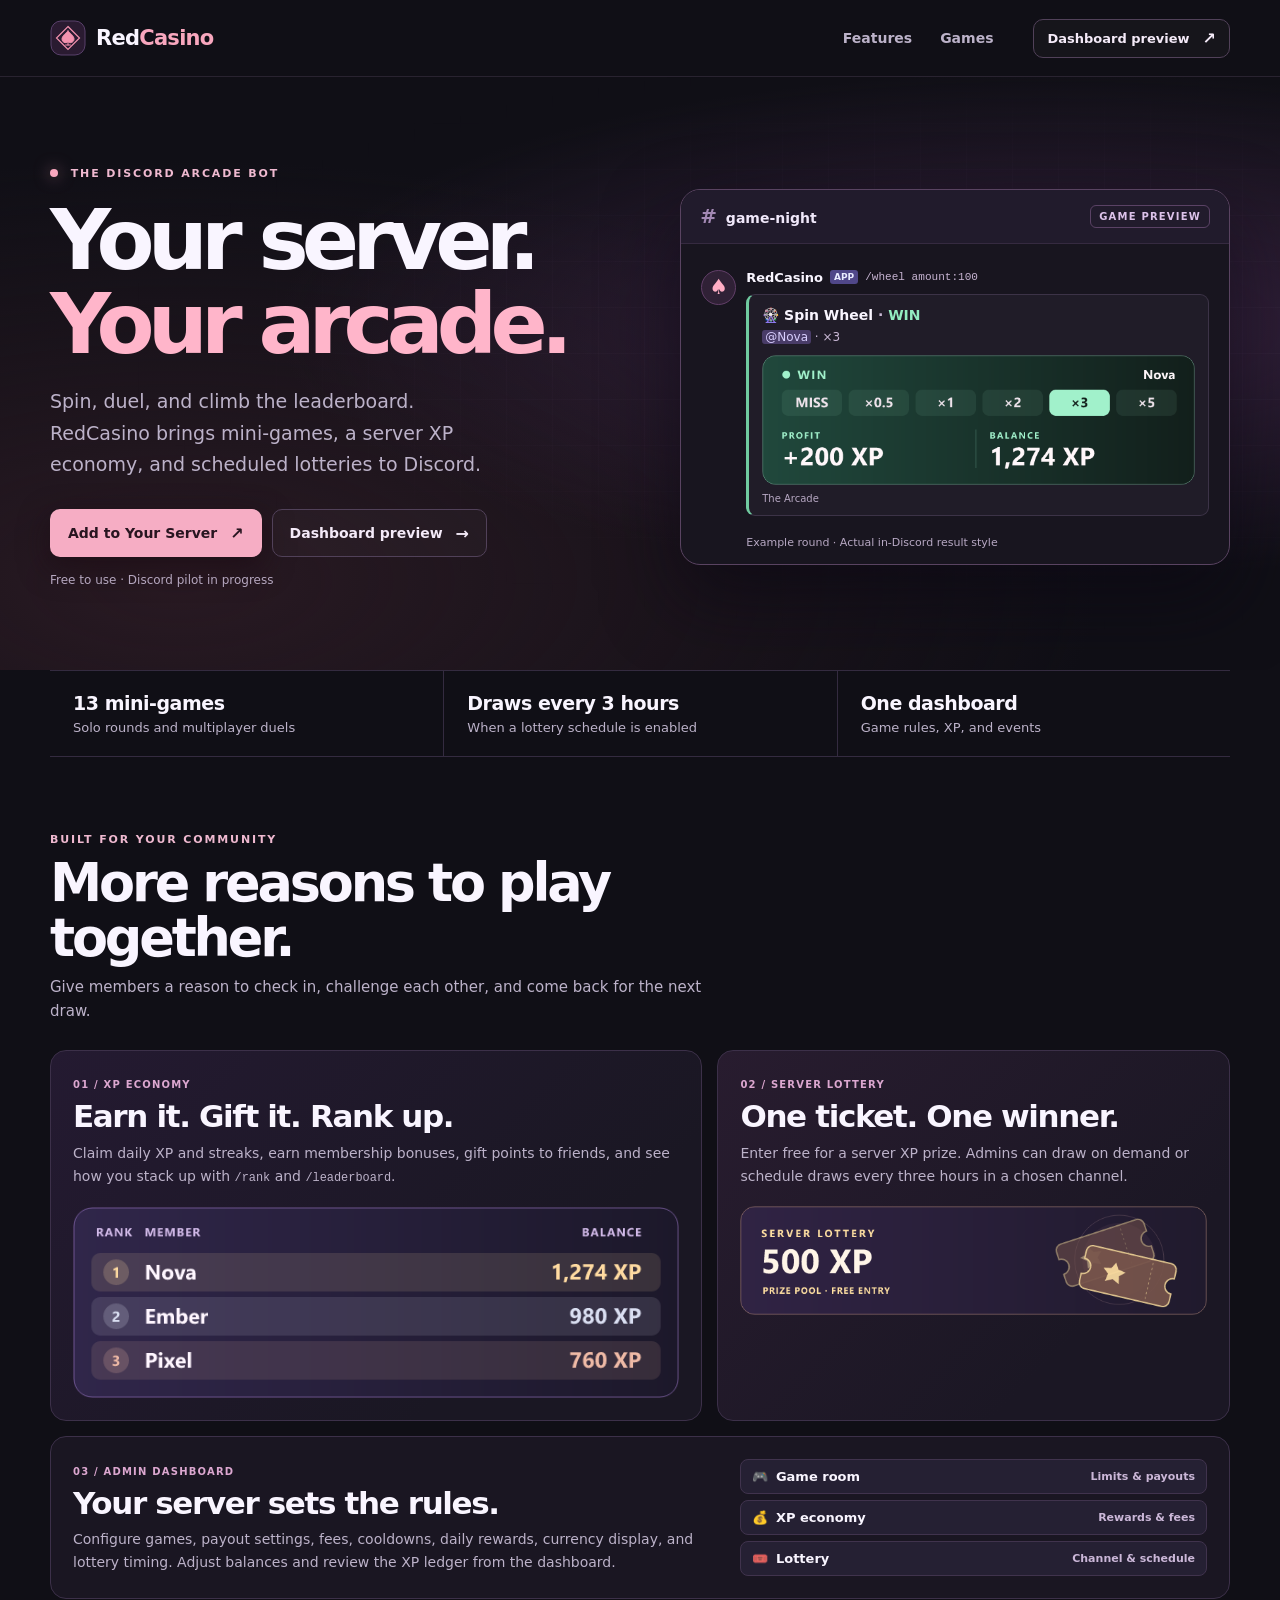
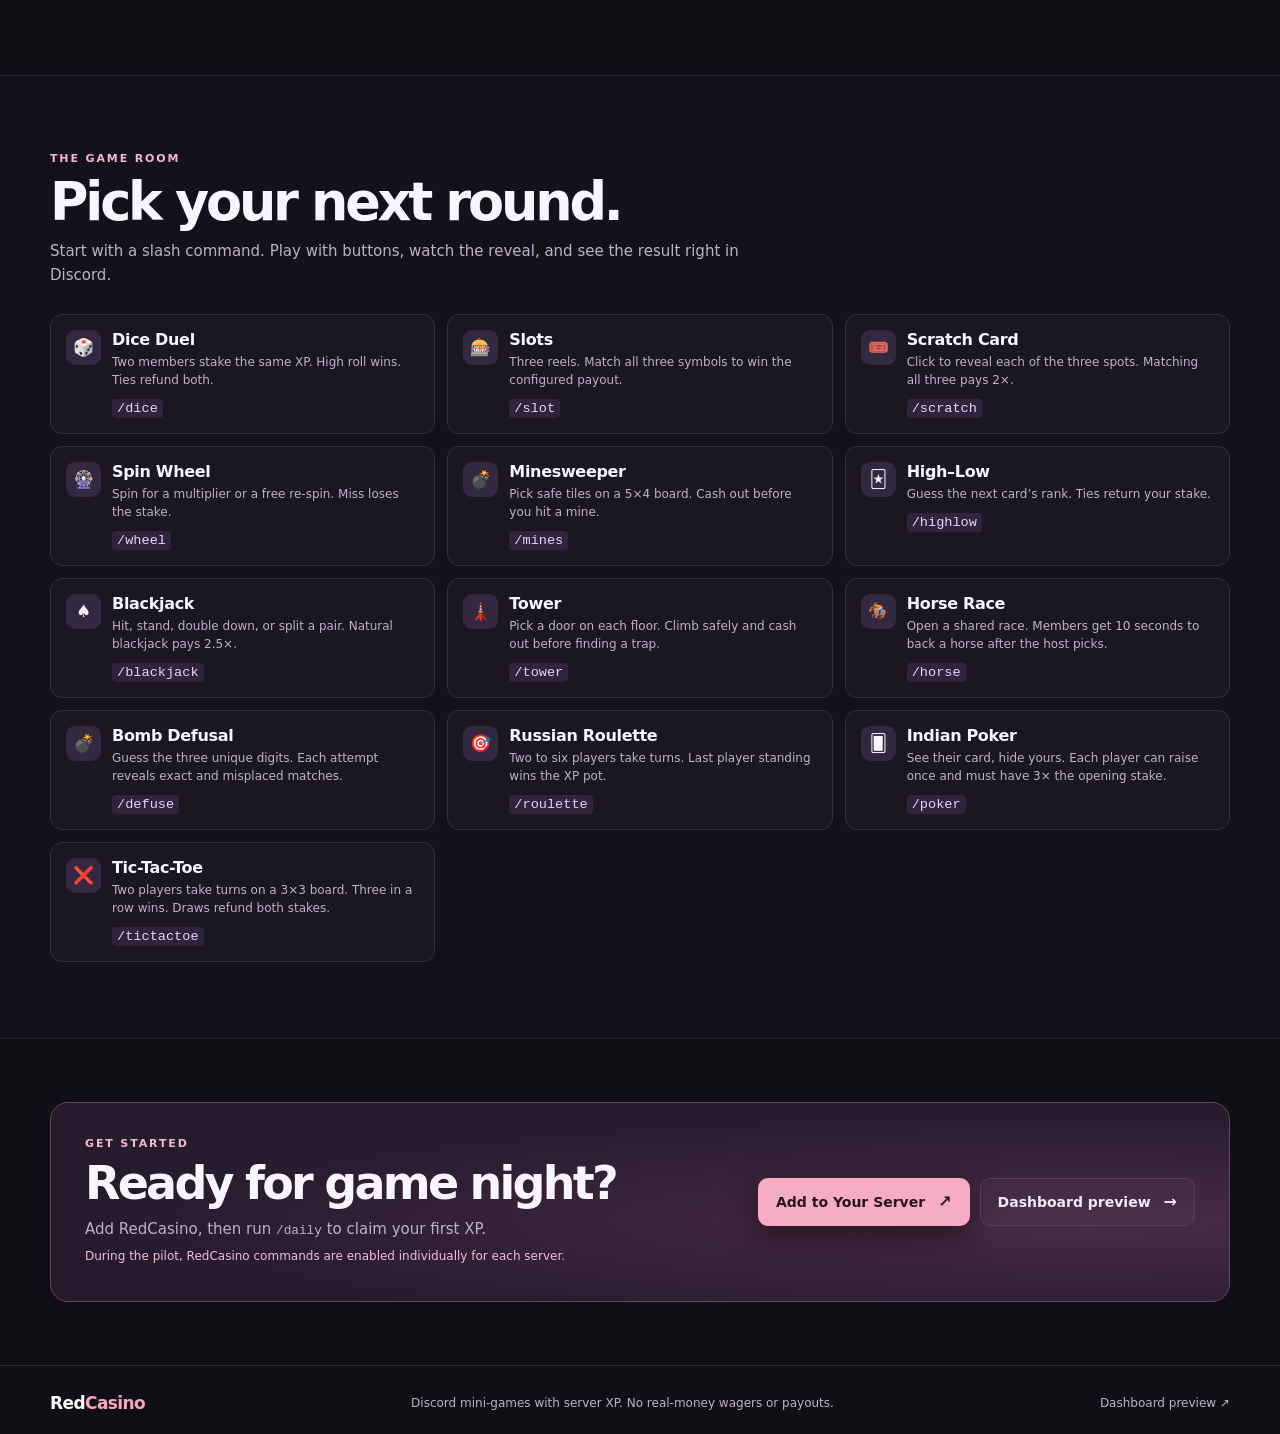
==== red-casino/index.html @ e2fc19f3 "Allow server selection from the RedCasino invite" ====
<!doctype html>
<html lang="en">
<head>
  <meta charset="utf-8">
  <meta name="viewport" content="width=device-width, initial-scale=1">
  <meta name="theme-color" content="#100f16">
  <meta name="description" content="RedCasino brings Discord mini-games, a server XP economy, leaderboards, and scheduled lotteries to your community.">
  <title>RedCasino · Discord Game Bot</title>
  <link rel="stylesheet" href="./landing.css">
</head>
<body>
  <a class="skip-link" href="#main">Skip to content</a>
  <header class="header">
    <div class="wrap nav">
      <a class="brand" href="./" aria-label="RedCasino home">
        <svg class="brand-mark" viewBox="0 0 36 36" aria-hidden="true">
          <rect x="1" y="1" width="34" height="34" rx="10" fill="#2a1b31" stroke="#59406b"/>
          <path d="M18 6.5 29.5 18 18 29.5 6.5 18Z" fill="none" stroke="#f492af" stroke-width="1.2"/>
          <path d="M18 11c-1.9 2.1-6 4.9-6 8.1a3.6 3.6 0 0 0 6 2.7c1.9 1.8 6 .8 6-2.7 0-3.2-4.1-6-6-8.1Zm0 10v4m-2.4 0h4.8" fill="#f492af" stroke="#f492af" stroke-linecap="round"/>
        </svg>
        <span>Red<span class="brand-accent">Casino</span></span>
      </a>
      <nav class="nav-links" aria-label="Main navigation">
        <a href="#features">Features</a>
        <a href="#games">Games</a>
      </nav>
      <a class="button secondary nav-dashboard" href="./dashboard/">Dashboard preview <span aria-hidden="true">↗</span></a>
    </div>
  </header>

  <main id="main">
    <section class="hero">
      <div class="wrap hero-grid">
        <div class="hero-copy">
          <p class="eyebrow"><span class="status-dot" aria-hidden="true"></span> THE DISCORD ARCADE BOT</p>
          <h1>Your server.<br><span>Your arcade.</span></h1>
          <p class="lede">Spin, duel, and climb the leaderboard. RedCasino brings mini-games, a server XP economy, and scheduled lotteries to Discord.</p>
          <div class="actions">
            <a class="button primary" href="https://discord.com/oauth2/authorize?client_id=1569670765564137573&amp;integration_type=0&amp;scope=bot+applications.commands&amp;permissions=51200">Add to Your Server <span aria-hidden="true">↗</span></a>
            <a class="button secondary" href="./dashboard/">Dashboard preview <span aria-hidden="true">→</span></a>
          </div>
          <p class="note">Free to use · Discord pilot in progress</p>
        </div>

        <figure class="hero-preview" aria-labelledby="preview-label">
          <div class="preview-top">
            <span><span class="hash" aria-hidden="true">#</span> game-night</span>
            <span id="preview-label" class="preview-tag">GAME PREVIEW</span>
          </div>
          <div class="preview-body">
            <div class="preview-message">
              <span class="avatar" aria-hidden="true">♠</span>
              <div>
                <div class="command-line"><strong>RedCasino</strong> <span class="app-tag">APP</span> <code>/wheel amount:100</code></div>
                <div class="result">
                  <div class="result-title">🎡 Spin Wheel <span>·</span> <span class="result-win">WIN</span></div>
                  <p><span class="mention">@Nova</span> <span>· ×3</span></p>
                  <img src="./preview/wheel.png" width="660" height="199" alt="Spin Wheel result showing a 3× multiplier, a profit of 200 XP, and a balance of 1,274 XP">
                  <div class="result-footer">The Arcade</div>
                </div>
              </div>
            </div>
          </div>
          <figcaption>Example round · Actual in-Discord result style</figcaption>
        </figure>
      </div>
    </section>

    <div class="summary wrap" aria-label="Highlights">
      <div><strong>13 mini-games</strong><span>Solo rounds and multiplayer duels</span></div>
      <div><strong>Draws every 3 hours</strong><span>When a lottery schedule is enabled</span></div>
      <div><strong>One dashboard</strong><span>Game rules, XP, and events</span></div>
    </div>

    <section class="section wrap" id="features" aria-labelledby="features-title">
      <div class="section-heading">
        <p class="eyebrow">BUILT FOR YOUR COMMUNITY</p>
        <h2 id="features-title">More reasons to play together.</h2>
        <p>Give members a reason to check in, challenge each other, and come back for the next draw.</p>
      </div>
      <div class="features-grid">
        <article class="feature economy">
          <div class="feature-copy">
            <span class="feature-tag">01 / XP ECONOMY</span>
            <h3>Earn it. Gift it. Rank up.</h3>
            <p>Claim daily XP and streaks, earn membership bonuses, gift points to friends, and see how you stack up with <code>/rank</code> and <code>/leaderboard</code>.</p>
          </div>
          <img src="./preview/leaderboard.png" width="660" height="208" loading="lazy" alt="Example leaderboard showing Nova, Ember, and Pixel ranked by XP balance">
        </article>
        <article class="feature lottery">
          <div class="feature-copy">
            <span class="feature-tag">02 / SERVER LOTTERY</span>
            <h3>One ticket. One winner.</h3>
            <p>Enter free for a server XP prize. Admins can draw on demand or schedule draws every three hours in a chosen channel.</p>
          </div>
          <img src="./preview/lottery.png" width="660" height="154" loading="lazy" alt="Example lottery card with a 500 XP prize and free entry">
        </article>
        <article class="feature controls">
          <div class="feature-copy">
            <span class="feature-tag">03 / ADMIN DASHBOARD</span>
            <h3>Your server sets the rules.</h3>
            <p>Configure games, payout settings, fees, cooldowns, daily rewards, currency display, and lottery timing. Adjust balances and review the XP ledger from the dashboard.</p>
          </div>
          <ul class="control-list" aria-label="Dashboard areas">
            <li><span aria-hidden="true">🎮</span> Game room <span>Limits &amp; payouts</span></li>
            <li><span aria-hidden="true">💰</span> XP economy <span>Rewards &amp; fees</span></li>
            <li><span aria-hidden="true">🎟️</span> Lottery <span>Channel &amp; schedule</span></li>
          </ul>
        </article>
      </div>
    </section>

    <section class="section games-section" id="games" aria-labelledby="games-title">
      <div class="wrap">
        <div class="section-heading">
          <p class="eyebrow">THE GAME ROOM</p>
          <h2 id="games-title">Pick your next round.</h2>
          <p>Start with a slash command. Play with buttons, watch the reveal, and see the result right in Discord.</p>
        </div>
        <div class="games-grid">
    <article class="game">
      <span class="game-icon" aria-hidden="true">🎲</span>
      <div><h3>Dice Duel</h3><p>Two members stake the same XP. High roll wins. Ties refund both.</p>
        <code>/dice</code></div>
    </article>
    <article class="game">
      <span class="game-icon" aria-hidden="true">🎰</span>
      <div><h3>Slots</h3><p>Three reels. Match all three symbols to win the configured payout.</p>
        <code>/slot</code></div>
    </article>
    <article class="game">
      <span class="game-icon" aria-hidden="true">🎟️</span>
      <div><h3>Scratch Card</h3><p>Click to reveal each of the three spots. Matching all three pays 2×.</p>
        <code>/scratch</code></div>
    </article>
    <article class="game">
      <span class="game-icon" aria-hidden="true">🎡</span>
      <div><h3>Spin Wheel</h3><p>Spin for a multiplier or a free re-spin. Miss loses the stake.</p>
        <code>/wheel</code></div>
    </article>
    <article class="game">
      <span class="game-icon" aria-hidden="true">💣</span>
      <div><h3>Minesweeper</h3><p>Pick safe tiles on a 5×4 board. Cash out before you hit a mine.</p>
        <code>/mines</code></div>
    </article>
    <article class="game">
      <span class="game-icon" aria-hidden="true">🃏</span>
      <div><h3>High–Low</h3><p>Guess the next card’s rank. Ties return your stake.</p>
        <code>/highlow</code></div>
    </article>
    <article class="game">
      <span class="game-icon" aria-hidden="true">♠️</span>
      <div><h3>Blackjack</h3><p>Hit, stand, double down, or split a pair. Natural blackjack pays 2.5×.</p>
        <code>/blackjack</code></div>
    </article>
    <article class="game">
      <span class="game-icon" aria-hidden="true">🗼</span>
      <div><h3>Tower</h3><p>Pick a door on each floor. Climb safely and cash out before finding a trap.</p>
        <code>/tower</code></div>
    </article>
    <article class="game">
      <span class="game-icon" aria-hidden="true">🏇</span>
      <div><h3>Horse Race</h3><p>Open a shared race. Members get 10 seconds to back a horse after the host picks.</p>
        <code>/horse</code></div>
    </article>
    <article class="game">
      <span class="game-icon" aria-hidden="true">💣</span>
      <div><h3>Bomb Defusal</h3><p>Guess the three unique digits. Each attempt reveals exact and misplaced matches.</p>
        <code>/defuse</code></div>
    </article>
    <article class="game">
      <span class="game-icon" aria-hidden="true">🎯</span>
      <div><h3>Russian Roulette</h3><p>Two to six players take turns. Last player standing wins the XP pot.</p>
        <code>/roulette</code></div>
    </article>
    <article class="game">
      <span class="game-icon" aria-hidden="true">🂠</span>
      <div><h3>Indian Poker</h3><p>See their card, hide yours. Each player can raise once and must have 3× the opening stake.</p>
        <code>/poker</code></div>
    </article>
    <article class="game">
      <span class="game-icon" aria-hidden="true">❌</span>
      <div><h3>Tic-Tac-Toe</h3><p>Two players take turns on a 3×3 board. Three in a row wins. Draws refund both stakes.</p>
        <code>/tictactoe</code></div>
    </article></div>
      </div>
    </section>

    <section class="wrap install" id="install" aria-labelledby="install-title">
      <div>
        <p class="eyebrow">GET STARTED</p>
        <h2 id="install-title">Ready for game night?</h2>
        <p>Add RedCasino, then run <code>/daily</code> to claim your first XP.</p>
        <p class="install-note">During the pilot, RedCasino commands are enabled individually for each server.</p>
      </div>
      <div class="actions">
        <a class="button primary" href="https://discord.com/oauth2/authorize?client_id=1569670765564137573&amp;integration_type=0&amp;scope=bot+applications.commands&amp;permissions=51200">Add to Your Server <span aria-hidden="true">↗</span></a>
        <a class="button secondary" href="./dashboard/">Dashboard preview <span aria-hidden="true">→</span></a>
      </div>
    </section>
  </main>

  <footer class="footer">
    <div class="wrap footer-inner">
      <a class="brand" href="./">Red<span class="brand-accent">Casino</span></a>
      <p>Discord mini-games with server XP. No real-money wagers or payouts.</p>
      <a href="./dashboard/">Dashboard preview <span aria-hidden="true">↗</span></a>
    </div>
  </footer>
</body>
</html>
---- red-casino/landing.css ----
:root {
  color-scheme: dark;
  font-family: -apple-system, BlinkMacSystemFont, "SF Pro Text", "Segoe UI", system-ui, sans-serif;
  background: #100f16;
  color: #f9f5ff;
  --muted: #bcb2c9;
  --line: #342b40;
  --accent: #f8a7be;
  --rose: #ffd1df;
  --green: #94edc2;
}

*, *::before, *::after { box-sizing: border-box; }
body { margin: 0; }
a { color: inherit; text-decoration: none; }
p { margin: 0; }
img { max-width: 100%; display: block; }
code { font-family: ui-monospace, "Cascadia Mono", monospace; font-size: .85em; }
a:focus-visible { outline: 2px solid #fff2fa; outline-offset: 4px; }
.wrap { width: min(1180px, calc(100% - 72px)); margin-inline: auto; }
.skip-link { position: fixed; left: 1rem; top: -6rem; z-index: 5; background: var(--rose); color: #291422; padding: .75rem 1rem; border-radius: .6rem; }
.skip-link:focus { top: 1rem; }

.header { border-bottom: 1px solid #292330; }
.nav { min-height: 76px; display: flex; align-items: center; gap: 40px; }
.brand { display: inline-flex; align-items: center; gap: 10px; font-size: 21px; font-weight: 790; letter-spacing: -.035em; white-space: nowrap; }
.brand-mark { width: 36px; height: 36px; }
.brand-accent { color: var(--accent); }
.nav-links { display: flex; gap: 28px; margin-left: auto; color: var(--muted); font-size: 14px; font-weight: 650; }
.nav-links a:hover, .footer a:hover { color: #fff; }
.button { display: inline-flex; justify-content: center; align-items: center; gap: 13px; min-height: 48px; padding: 10px 17px; border: 1px solid transparent; border-radius: 10px; font-size: 14px; font-weight: 750; white-space: nowrap; }
.button span { font-size: 16px; }
.primary { color: #281520; background: #f6adc4; box-shadow: 0 10px 30px #1b0a12a0; }
.primary:hover { background: #ffd0de; }
.secondary { color: #f4eaf8; border-color: #514159; background: #ffffff06; }
.secondary:hover { background: #3a2b45; }
.nav-dashboard { min-height: 39px; padding: 8px 13px; font-size: 13px; }

.hero {
  position: relative;
  overflow: hidden;
  background: radial-gradient(ellipse at 82% 42%, #37223f 0%, transparent 52%),
    radial-gradient(ellipse at 14% 85%, #281922 0%, transparent 59%), #100f16;
}
.hero::before {
  content: "";
  position: absolute;
  inset: 0;
  pointer-events: none;
  background-image: linear-gradient(#b294c70c 1px, transparent 1px), linear-gradient(90deg, #b294c70c 1px, transparent 1px);
  background-size: 46px 46px;
  mask-image: radial-gradient(ellipse at 78% 45%, black, transparent 65%);
}
.hero-grid { position: relative; display: grid; grid-template-columns: minmax(0, 1.02fr) minmax(0, .98fr); align-items: center; gap: 58px; padding-block: 90px 83px; }
.eyebrow { color: #efb9d0; font-size: 11px; font-weight: 800; letter-spacing: .17em; }
.status-dot { display: inline-block; width: 8px; height: 8px; border-radius: 50%; background: var(--accent); margin-right: 7px; box-shadow: 0 0 16px #f3a0bb90; }
.hero h1 { margin: 19px 0 20px; font-size: clamp(57px, 6.6vw, 95px); font-weight: 790; letter-spacing: -.081em; line-height: .99; }
.hero h1 span { color: #ffb5ca; }
.lede { max-width: 460px; color: var(--muted); font-size: clamp(16px, 1.55vw, 19px); line-height: 1.65; }
.actions { display: flex; flex-wrap: wrap; gap: 10px; margin-top: 29px; }
.note { margin-top: 16px; color: #b5a7bf; font-size: 12px; }

.hero-preview { margin: 0; border: 1px solid #594361; border-radius: 20px; background: #18151f; overflow: hidden; box-shadow: 0 32px 75px #0b0813a0; }
.preview-top { display: flex; align-items: center; justify-content: space-between; gap: 12px; min-height: 54px; padding: 0 19px; color: #f0e8fa; font-size: 14px; font-weight: 700; border-bottom: 1px solid #352a40; background: #211b2c; }
.hash { color: #a389b4; font-size: 20px; margin-right: 4px; }
.preview-tag, .feature-tag { font-size: 10px; font-weight: 780; letter-spacing: .12em; }
.preview-tag { padding: 5px 8px; border: 1px solid #5a4265; border-radius: 6px; color: #dcc2ea; white-space: nowrap; }
.preview-body { padding: 26px 20px 20px; }
.preview-message { display: grid; grid-template-columns: 35px minmax(0, 1fr); gap: 10px; }
.avatar { width: 35px; height: 35px; display: grid; place-items: center; background: #302136; border: 1px solid #623f69; border-radius: 50%; color: #ffadc4; font-size: 21px; }
.command-line { display: flex; flex-wrap: wrap; align-items: center; column-gap: 7px; row-gap: 3px; margin-bottom: 9px; font-size: 13px; }
.command-line code { color: #c7b4d2; white-space: nowrap; }
.app-tag { border-radius: 3px; padding: 2px 4px; color: #e9ebff; background: #504789; font-size: 9px; font-weight: 800; }
.result { padding: 12px 13px 11px; border: 1px solid #3c3347; border-left: 3px solid #70caa0; border-radius: 9px; background: #201c28; }
.result-title { font-size: 14px; font-weight: 750; }
.result-title span, .result p { color: #c9b8d5; }
.result-title .result-win { color: var(--green); }
.result p { margin: 7px 0 11px; font-size: 12px; }
.mention { color: #d9cfff; background: #493c68; border-radius: 3px; padding: 0 3px; }
.result img { width: 100%; height: auto; border-radius: 7px; }
.result-footer { color: #b7a8c3; font-size: 10px; margin-top: 8px; }
.hero-preview figcaption { color: #b7a8c3; font-size: 11px; padding: 0 20px 15px 65px; }

.summary { display: grid; grid-template-columns: repeat(3, 1fr); border-top: 1px solid var(--line); border-bottom: 1px solid var(--line); }
.summary > div { padding: 21px 23px; display: grid; gap: 6px; }
.summary > div + div { border-left: 1px solid var(--line); }
.summary strong { font-size: 19px; font-weight: 740; letter-spacing: -.025em; }
.summary span { color: var(--muted); font-size: 13px; }
.section { padding-block: 76px; scroll-margin-top: 22px; }
.section-heading { max-width: 690px; margin-bottom: 27px; }
h2 { font-size: clamp(32px, 4.1vw, 53px); margin: 9px 0 10px; letter-spacing: -.06em; line-height: 1.05; font-weight: 770; }
.section-heading > p:last-child, .install p:not(.eyebrow) { color: var(--muted); font-size: 15px; line-height: 1.6; }
.features-grid { display: grid; grid-template-columns: 1.12fr .88fr; gap: 15px; }
.feature { min-width: 0; padding: 22px; border: 1px solid #3c3049; border-radius: 16px; display: grid; gap: 18px; align-content: start; background: #1a1622; }
.economy { background: linear-gradient(135deg, #241a31, #1a1723 72%); }
.lottery { background: linear-gradient(135deg, #281c2f, #1b1724 73%); }
.feature-tag { color: #dca7d0; }
.feature h3 { font-size: clamp(22px, 2.5vw, 31px); letter-spacing: -.044em; margin: 7px 0 7px; line-height: 1.14; }
.feature p { color: var(--muted); font-size: 14px; line-height: 1.65; }
.feature img { width: 100%; height: auto; border-radius: 10px; }
.controls { grid-column: 1 / -1; display: grid; grid-template-columns: 1.15fr .85fr; align-items: center; gap: 35px; }
.control-list { list-style: none; display: grid; gap: 6px; padding: 0; margin: 0; }
.control-list li { display: flex; align-items: center; gap: 8px; padding: 9px 11px; border: 1px solid #40334d; border-radius: 8px; background: #252033; font-size: 13px; font-weight: 700; }
.control-list li span:last-child { margin-left: auto; color: #cbb7d8; font-size: 11px; font-weight: 550; text-align: right; }

.games-section { border-block: 1px solid #2b2234; background: #13111a; }
.games-grid { display: grid; grid-template-columns: repeat(3, minmax(0, 1fr)); gap: 12px; }
.game { display: grid; grid-template-columns: 35px minmax(0, 1fr); gap: 11px; align-items: start; padding: 15px; border: 1px solid #372d43; border-radius: 12px; background: #1a1723; }
.game-icon { display: grid; place-items: center; width: 35px; height: 35px; border-radius: 9px; background: #342740; font-size: 17px; }
.game h3 { margin: 0 0 4px; font-size: 16px; letter-spacing: -.02em; }
.game p { color: var(--muted); font-size: 12px; line-height: 1.5; margin-bottom: 8px; }
.game code { display: inline-block; color: #ead1ff; background: #2f243c; border-radius: 4px; padding: 2px 5px; }
.install { margin-block: 63px; display: flex; align-items: center; justify-content: space-between; gap: 28px; padding: 34px; border: 1px solid #65445e; border-radius: 18px; background: radial-gradient(ellipse at 88% 60%, #492b47, transparent 68%), #261b2d; }
.install h2 { font-size: clamp(30px, 3.8vw, 46px); }
.install .actions { flex-shrink: 0; margin-top: 0; }
.install p.install-note { color: #efbfd8; font-size: 12px; margin-top: 6px; }
.footer { border-top: 1px solid #32293a; }
.footer-inner { min-height: 74px; display: flex; gap: 22px; align-items: center; justify-content: space-between; color: var(--muted); font-size: 12px; }
.footer .brand { display: inline-block; color: #fff; font-size: 17px; }

@media (max-width: 940px) {
  .wrap { width: calc(100% - 48px); }
  .hero-grid { gap: 31px; padding-block: 65px; }
  .hero h1 { font-size: clamp(48px, 7.2vw, 76px); }
  .preview-body { padding: 19px 12px 14px; }
  .preview-top { padding-inline: 13px; }
  .hero-preview figcaption { padding-left: 57px; }
  .install { align-items: flex-start; flex-direction: column; }
}

@media (max-width: 690px) {
  .wrap { width: calc(100% - 32px); }
  .nav { min-height: 62px; gap: 14px; justify-content: space-between; }
  .nav-links { gap: 14px; }
  .hero-grid { grid-template-columns: 1fr; padding-block: 49px 34px; gap: 26px; }
  .hero h1 { font-size: clamp(49px, 12vw, 76px); }
  .hero-preview { max-width: 530px; }
  .summary > div { padding: 15px 7px; }
  .summary strong { font-size: 13px; }
  .summary span { font-size: 11px; line-height: 1.4; }
  .section { padding-block: 54px; }
  .features-grid, .controls { grid-template-columns: 1fr; gap: 12px; }
  .feature { padding: 17px; }
  .games-grid { grid-template-columns: repeat(2, minmax(0, 1fr)); gap: 8px; }
  .game { grid-template-columns: 1fr; gap: 7px; padding: 11px; }
  .install { padding: 22px; margin-block: 40px; }
  .footer-inner { flex-wrap: wrap; gap: 12px; padding-block: 18px; }
}

@media (max-width: 460px) {
  .nav-links { display: none; }
  .hero .button { padding-inline: 11px; font-size: 13px; }
  .preview-message { grid-template-columns: 28px minmax(0, 1fr); }
  .avatar { width: 28px; height: 28px; font-size: 17px; }
  .hero-preview figcaption { padding-left: 50px; }
}
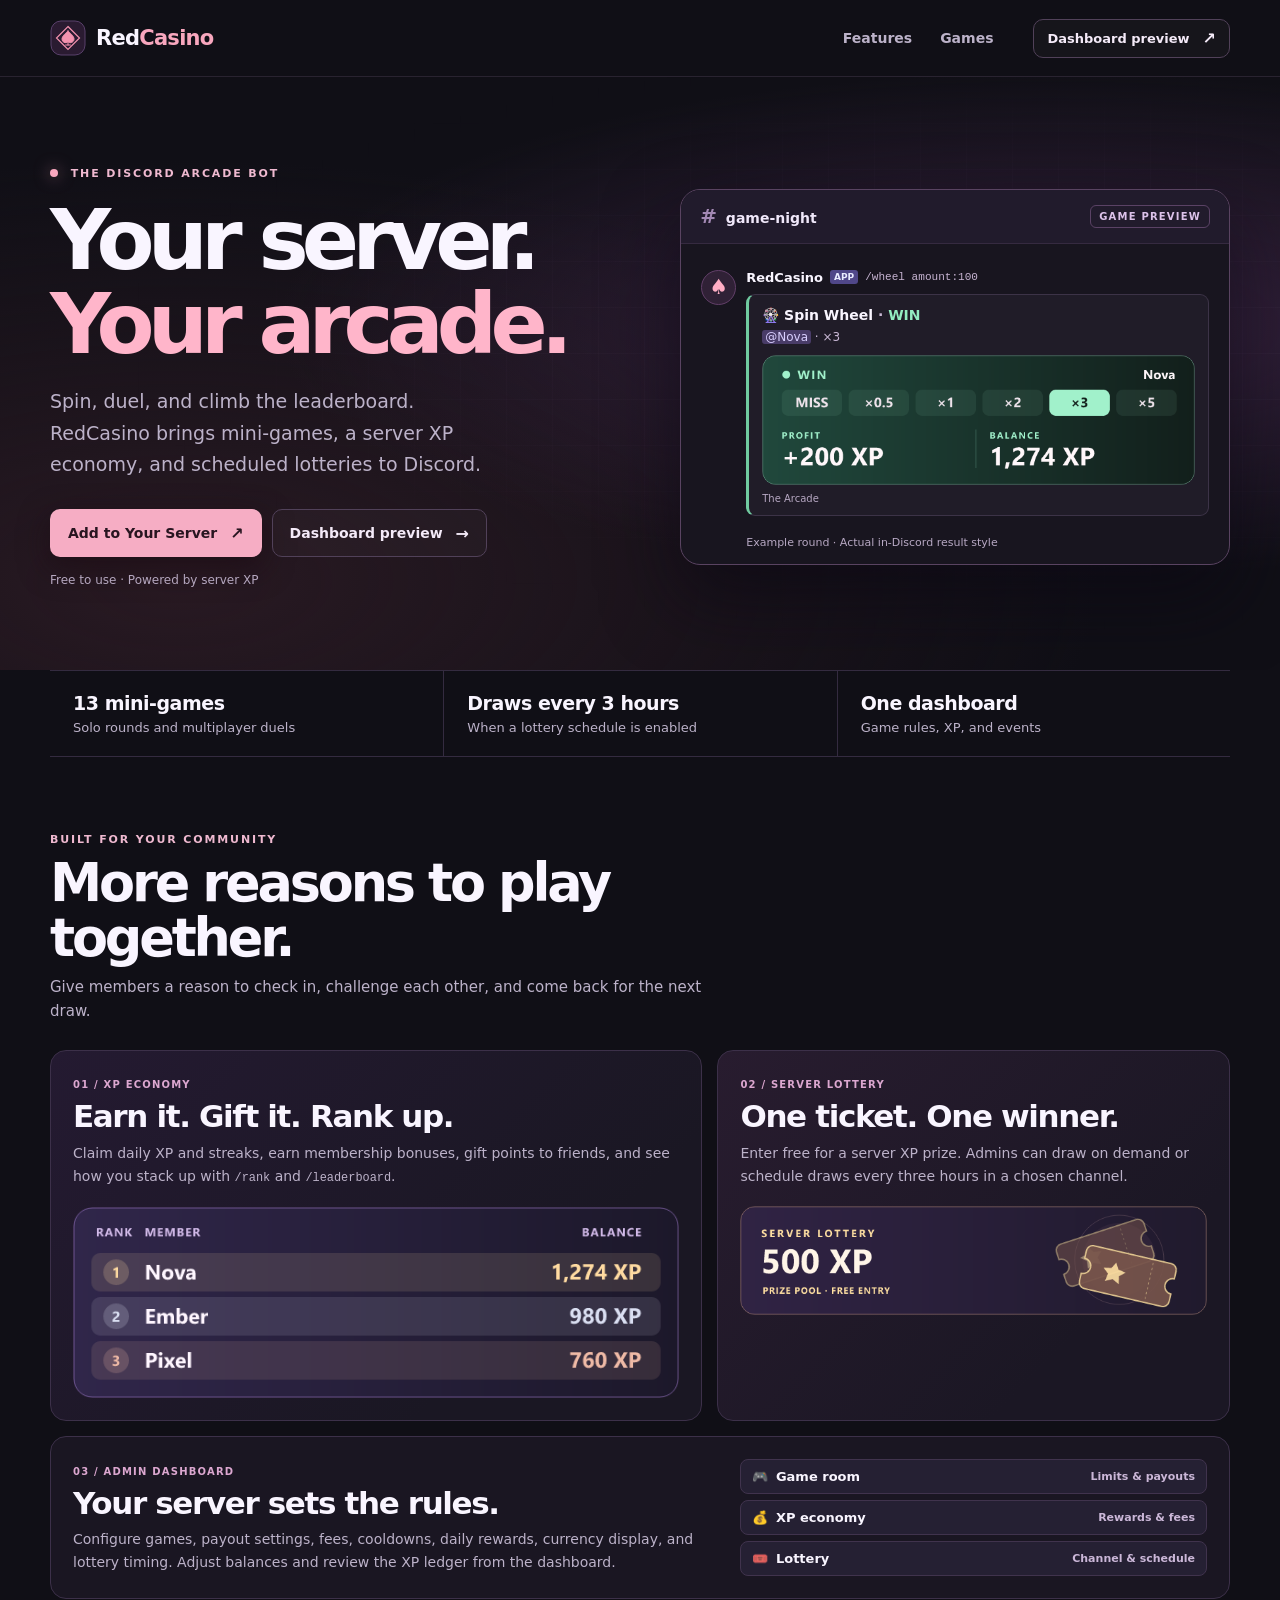
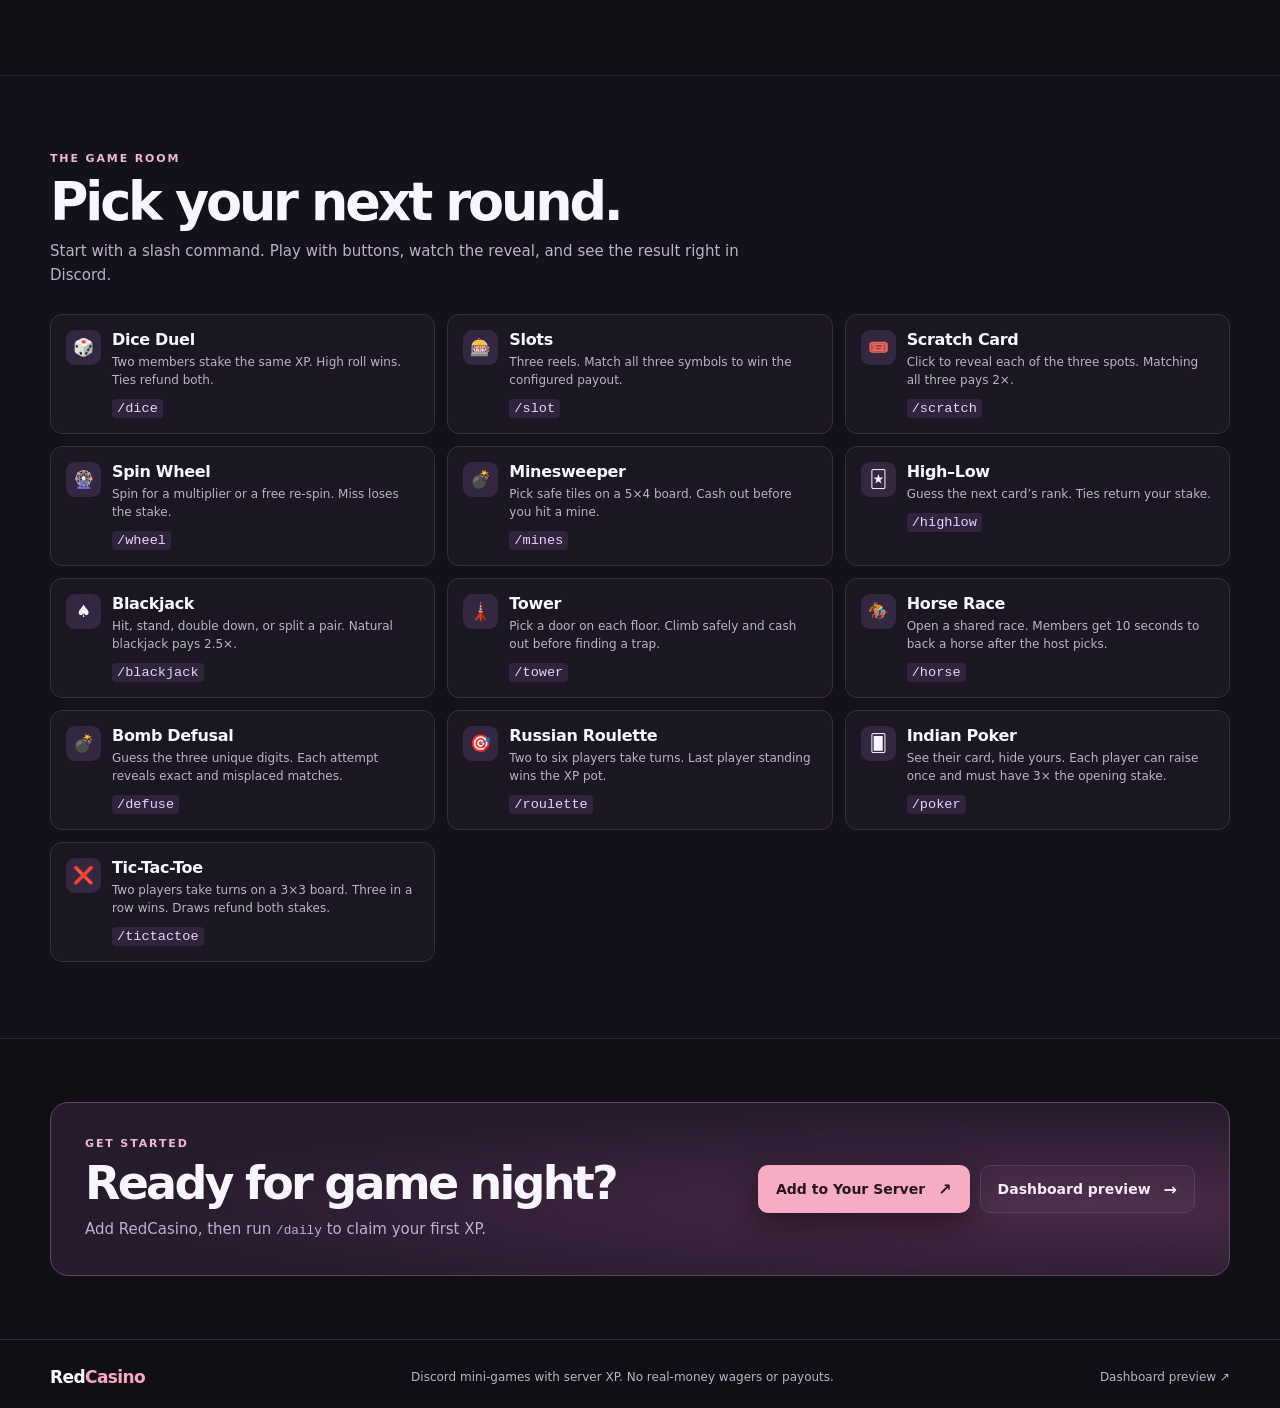
==== commit f16b340f: "Remove the pilot-only notice from the public invite" ====
--- a/red-casino/index.html
+++ b/red-casino/index.html
@@ -39,7 +39,7 @@
             <a class="button primary" href="https://discord.com/oauth2/authorize?client_id=1569670765564137573&amp;integration_type=0&amp;scope=bot+applications.commands&amp;permissions=51200">Add to Your Server <span aria-hidden="true">↗</span></a>
             <a class="button secondary" href="./dashboard/">Dashboard preview <span aria-hidden="true">→</span></a>
           </div>
-          <p class="note">Free to use · Discord pilot in progress</p>
+          <p class="note">Free to use · Powered by server XP</p>
         </div>
 
         <figure class="hero-preview" aria-labelledby="preview-label">
@@ -191,7 +191,6 @@
         <p class="eyebrow">GET STARTED</p>
         <h2 id="install-title">Ready for game night?</h2>
         <p>Add RedCasino, then run <code>/daily</code> to claim your first XP.</p>
-        <p class="install-note">During the pilot, RedCasino commands are enabled individually for each server.</p>
       </div>
       <div class="actions">
         <a class="button primary" href="https://discord.com/oauth2/authorize?client_id=1569670765564137573&amp;integration_type=0&amp;scope=bot+applications.commands&amp;permissions=51200">Add to Your Server <span aria-hidden="true">↗</span></a>
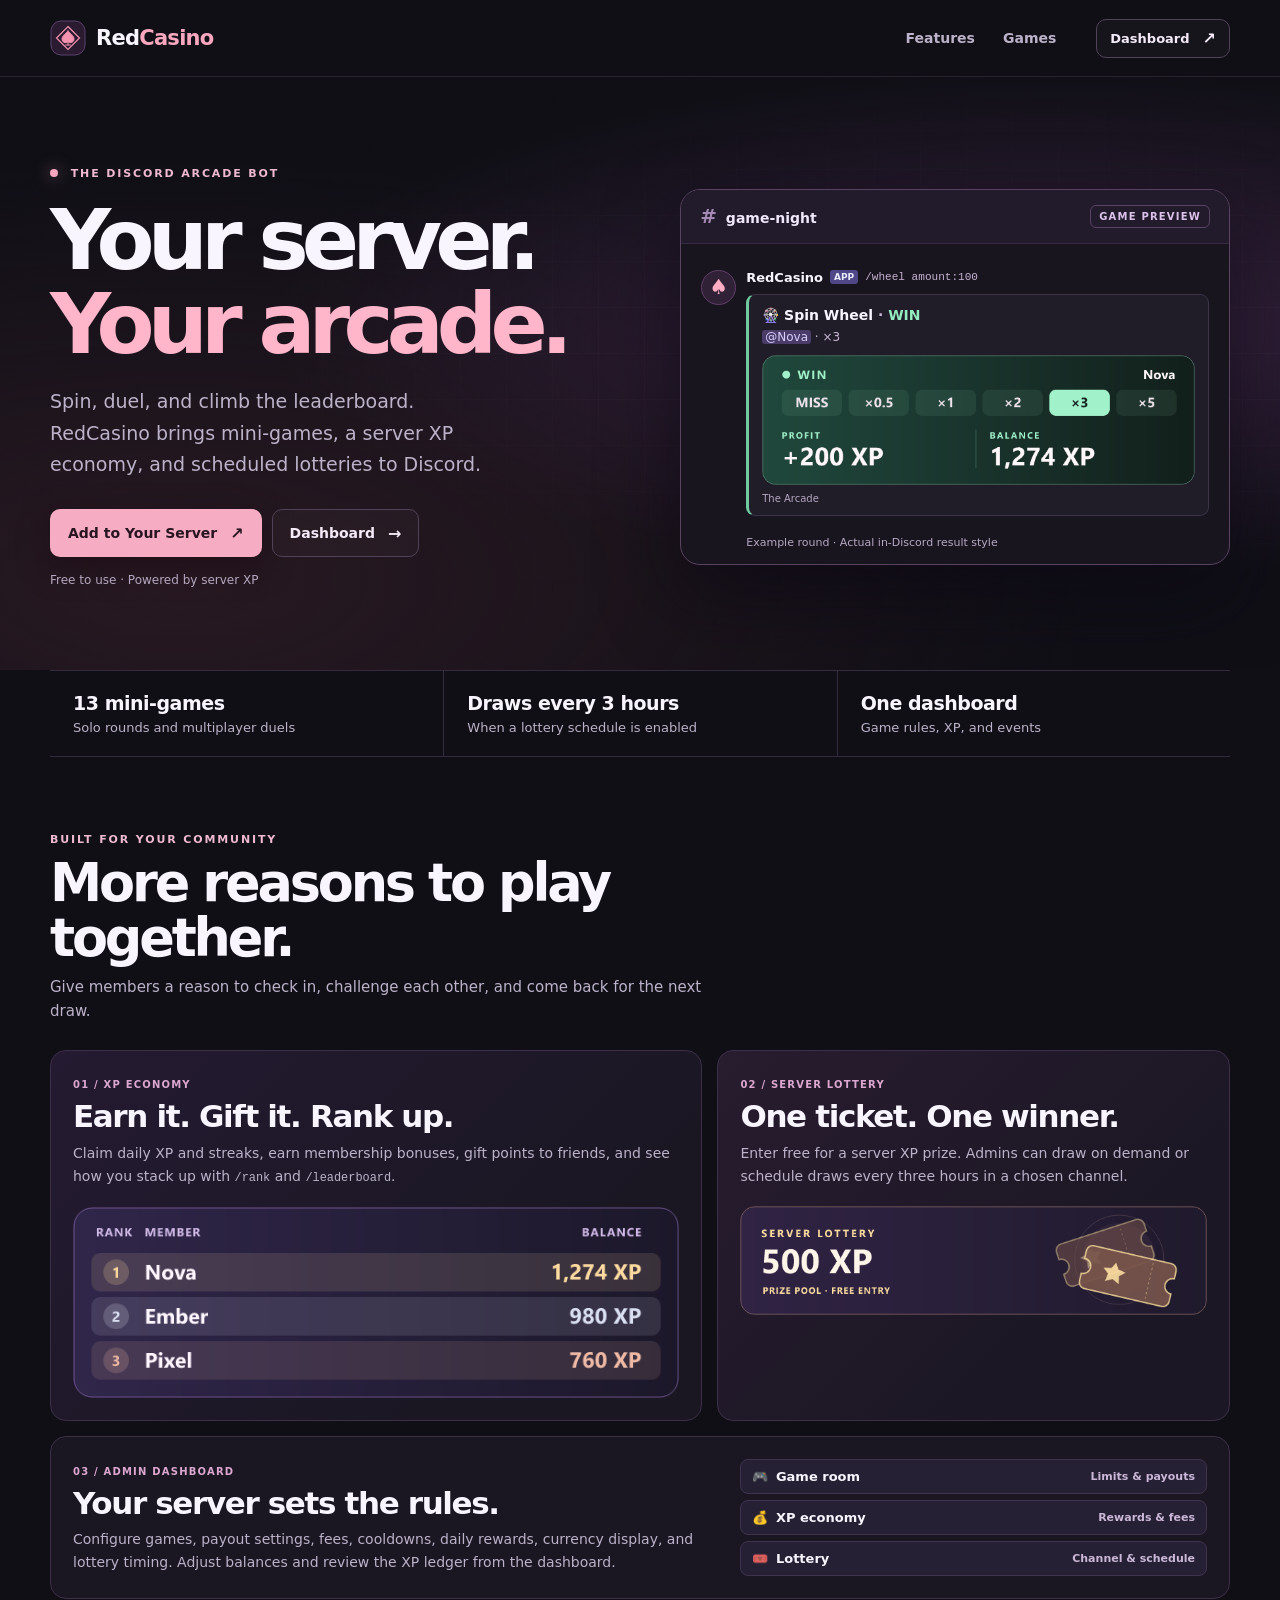
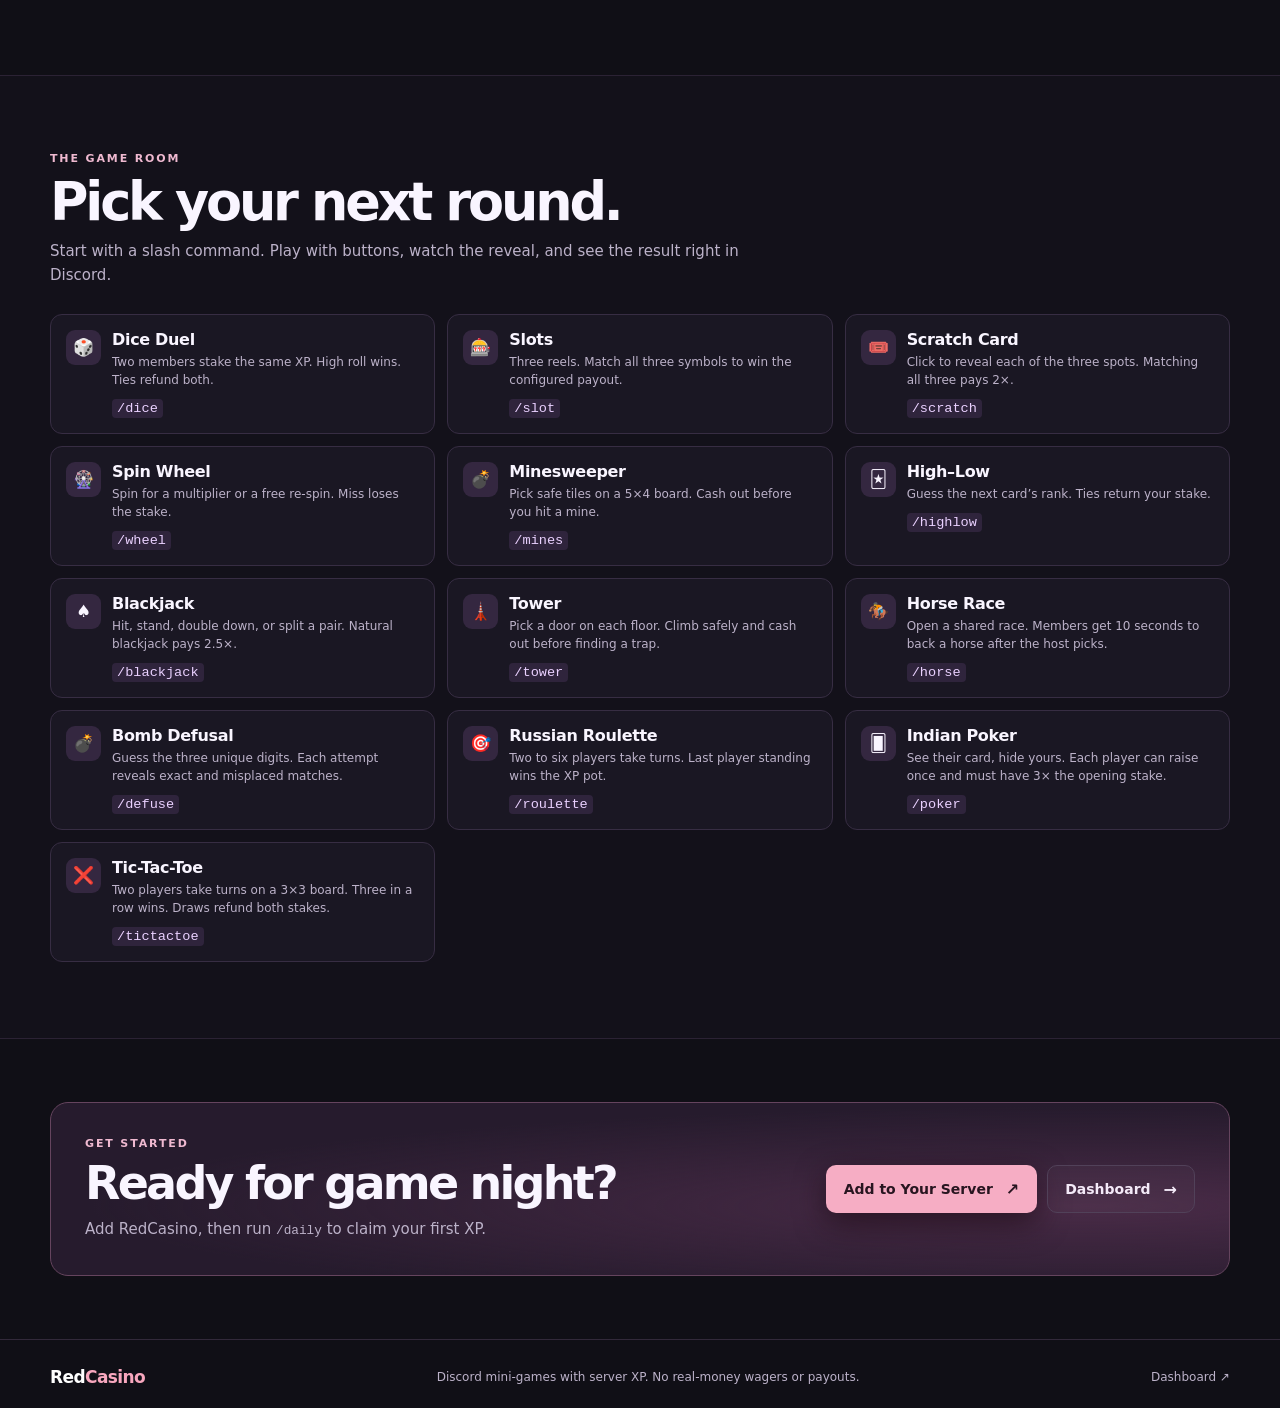
==== commit 8beedad0: "Publish RedCasino admin dashboard entry and server management preview" ====
--- a/red-casino/index.html
+++ b/red-casino/index.html
@@ -24,7 +24,7 @@
         <a href="#features">Features</a>
         <a href="#games">Games</a>
       </nav>
-      <a class="button secondary nav-dashboard" href="./dashboard/">Dashboard preview <span aria-hidden="true">↗</span></a>
+      <a class="button secondary nav-dashboard" href="./dashboard/">Dashboard <span aria-hidden="true">↗</span></a>
     </div>
   </header>
 
@@ -37,7 +37,7 @@
           <p class="lede">Spin, duel, and climb the leaderboard. RedCasino brings mini-games, a server XP economy, and scheduled lotteries to Discord.</p>
           <div class="actions">
             <a class="button primary" href="https://discord.com/oauth2/authorize?client_id=1569670765564137573&amp;integration_type=0&amp;scope=bot+applications.commands&amp;permissions=51200">Add to Your Server <span aria-hidden="true">↗</span></a>
-            <a class="button secondary" href="./dashboard/">Dashboard preview <span aria-hidden="true">→</span></a>
+            <a class="button secondary" href="./dashboard/">Dashboard <span aria-hidden="true">→</span></a>
           </div>
           <p class="note">Free to use · Powered by server XP</p>
         </div>
@@ -194,7 +194,7 @@
       </div>
       <div class="actions">
         <a class="button primary" href="https://discord.com/oauth2/authorize?client_id=1569670765564137573&amp;integration_type=0&amp;scope=bot+applications.commands&amp;permissions=51200">Add to Your Server <span aria-hidden="true">↗</span></a>
-        <a class="button secondary" href="./dashboard/">Dashboard preview <span aria-hidden="true">→</span></a>
+        <a class="button secondary" href="./dashboard/">Dashboard <span aria-hidden="true">→</span></a>
       </div>
     </section>
   </main>
@@ -203,7 +203,7 @@
     <div class="wrap footer-inner">
       <a class="brand" href="./">Red<span class="brand-accent">Casino</span></a>
       <p>Discord mini-games with server XP. No real-money wagers or payouts.</p>
-      <a href="./dashboard/">Dashboard preview <span aria-hidden="true">↗</span></a>
+      <a href="./dashboard/">Dashboard <span aria-hidden="true">↗</span></a>
     </div>
   </footer>
 </body>
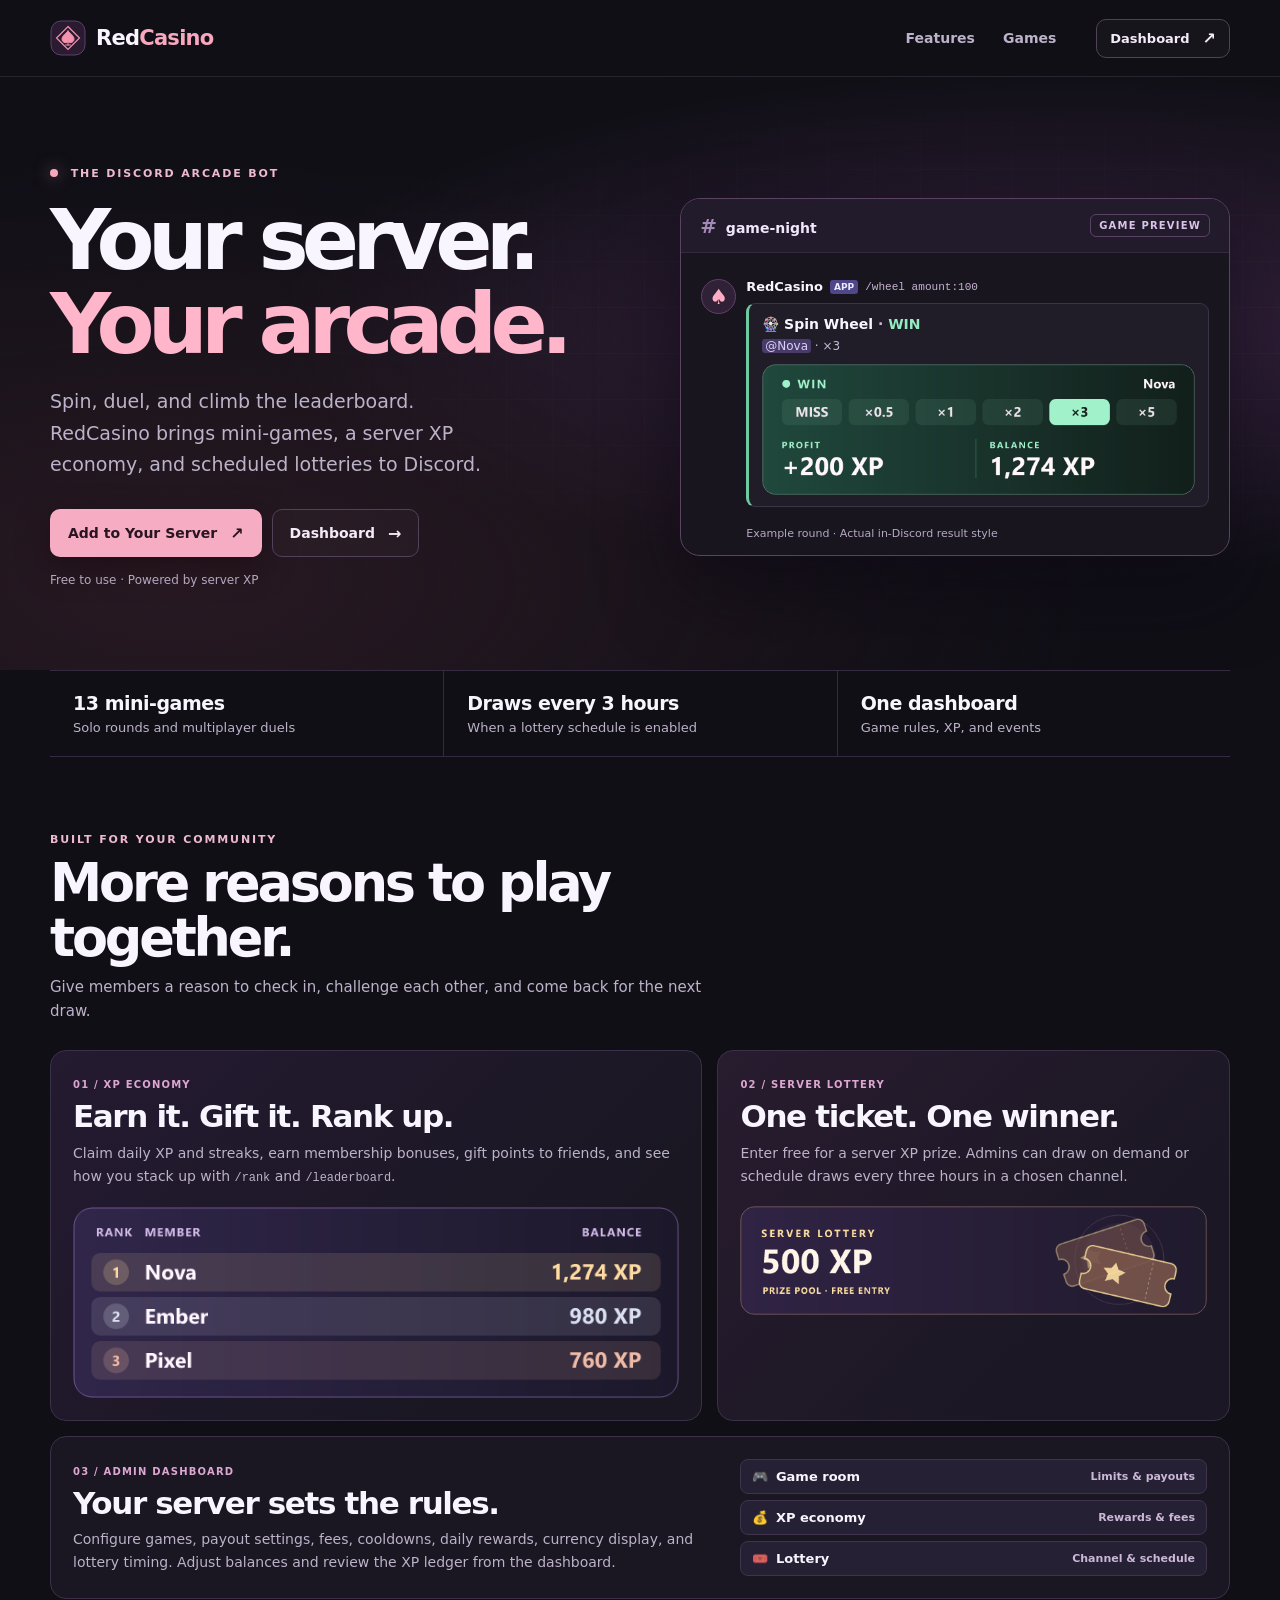
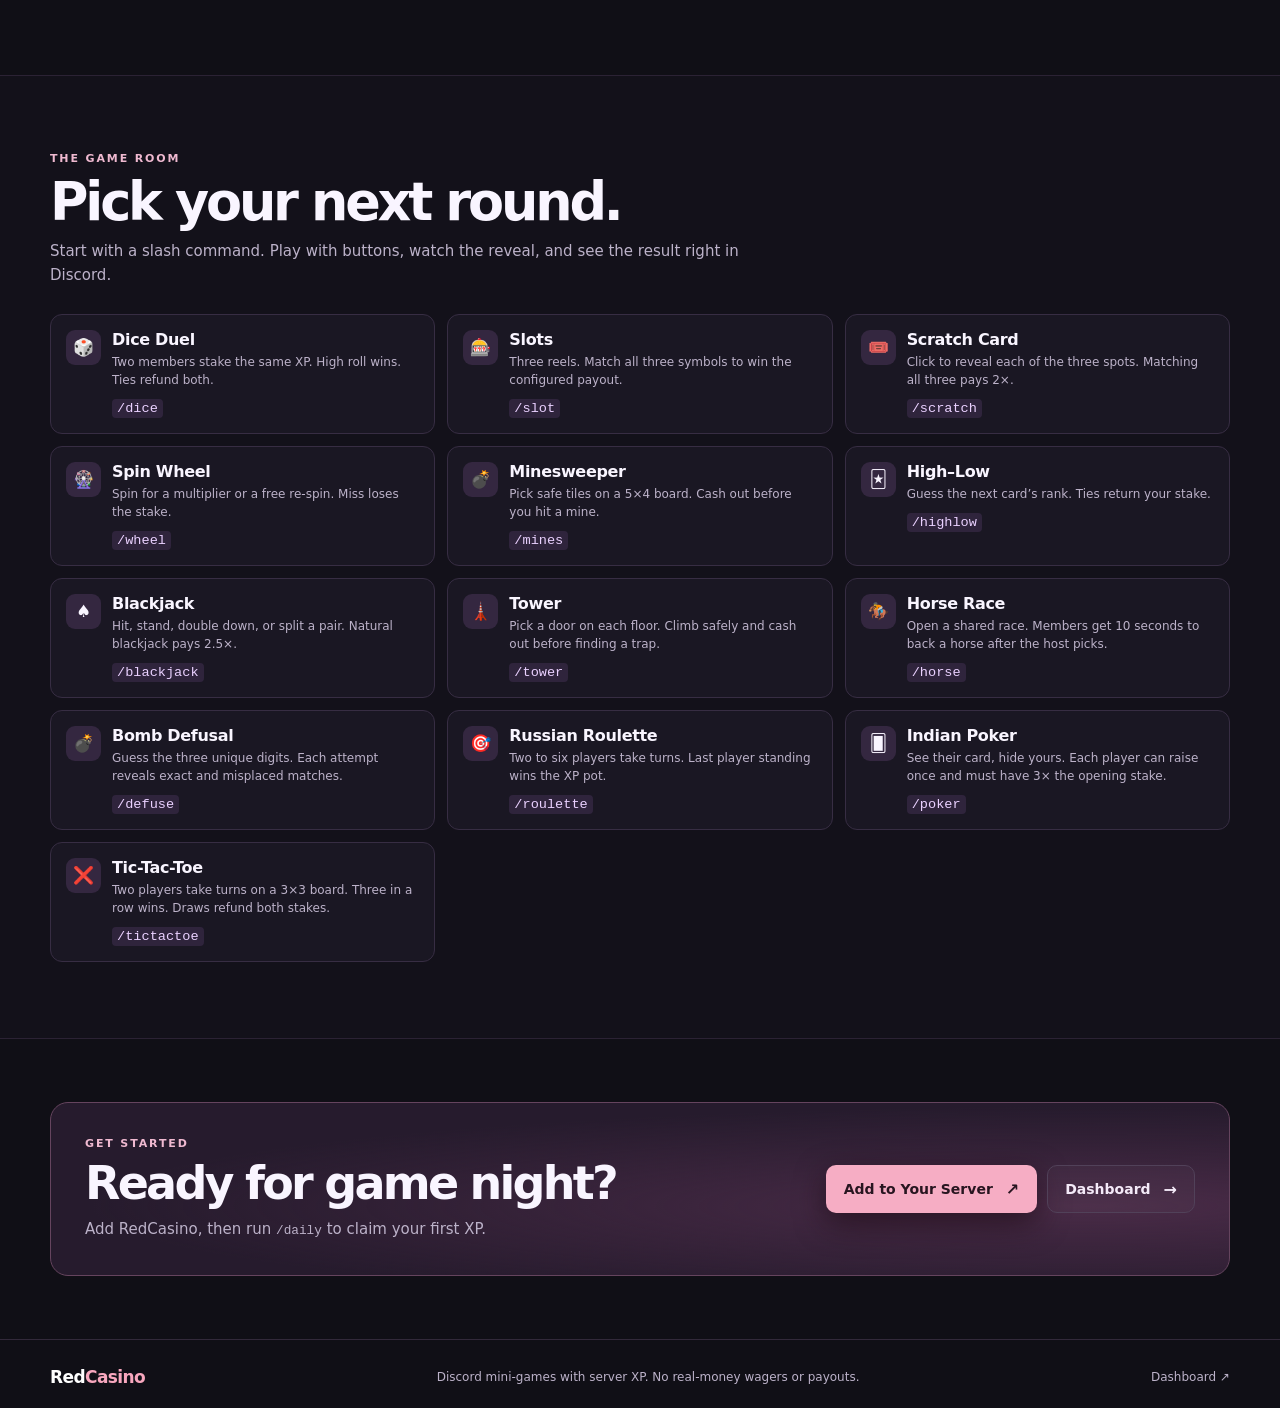
==== commit ed41c955: "Remove the footer from the example Discord card" ====
--- a/red-casino/index.html
+++ b/red-casino/index.html
@@ -56,7 +56,6 @@
                   <div class="result-title">🎡 Spin Wheel <span>·</span> <span class="result-win">WIN</span></div>
                   <p><span class="mention">@Nova</span> <span>· ×3</span></p>
                   <img src="./preview/wheel.png" width="660" height="199" alt="Spin Wheel result showing a 3× multiplier, a profit of 200 XP, and a balance of 1,274 XP">
-                  <div class="result-footer">The Arcade</div>
                 </div>
               </div>
             </div>
--- a/red-casino/landing.css
+++ b/red-casino/landing.css
@@ -78,7 +78,6 @@
 .result p { margin: 7px 0 11px; font-size: 12px; }
 .mention { color: #d9cfff; background: #493c68; border-radius: 3px; padding: 0 3px; }
 .result img { width: 100%; height: auto; border-radius: 7px; }
-.result-footer { color: #b7a8c3; font-size: 10px; margin-top: 8px; }
 .hero-preview figcaption { color: #b7a8c3; font-size: 11px; padding: 0 20px 15px 65px; }
 
 .summary { display: grid; grid-template-columns: repeat(3, 1fr); border-top: 1px solid var(--line); border-bottom: 1px solid var(--line); }
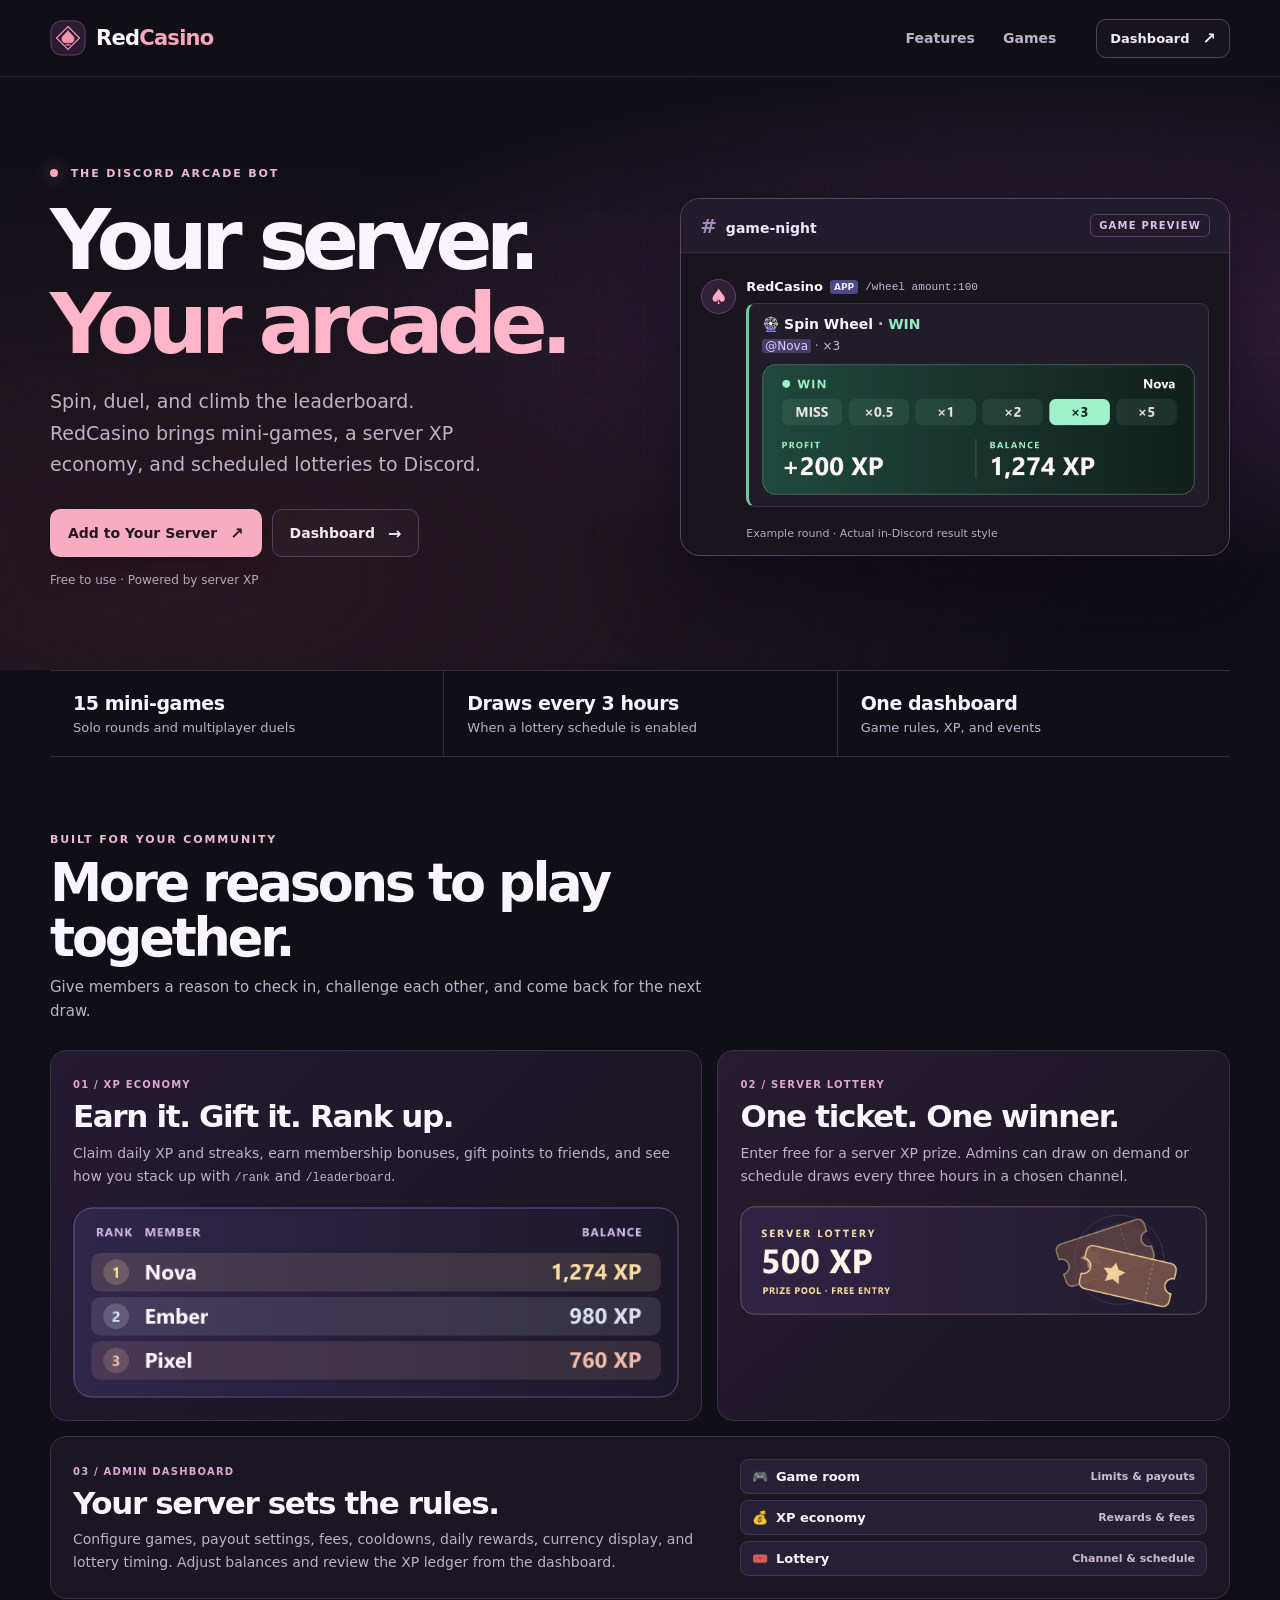
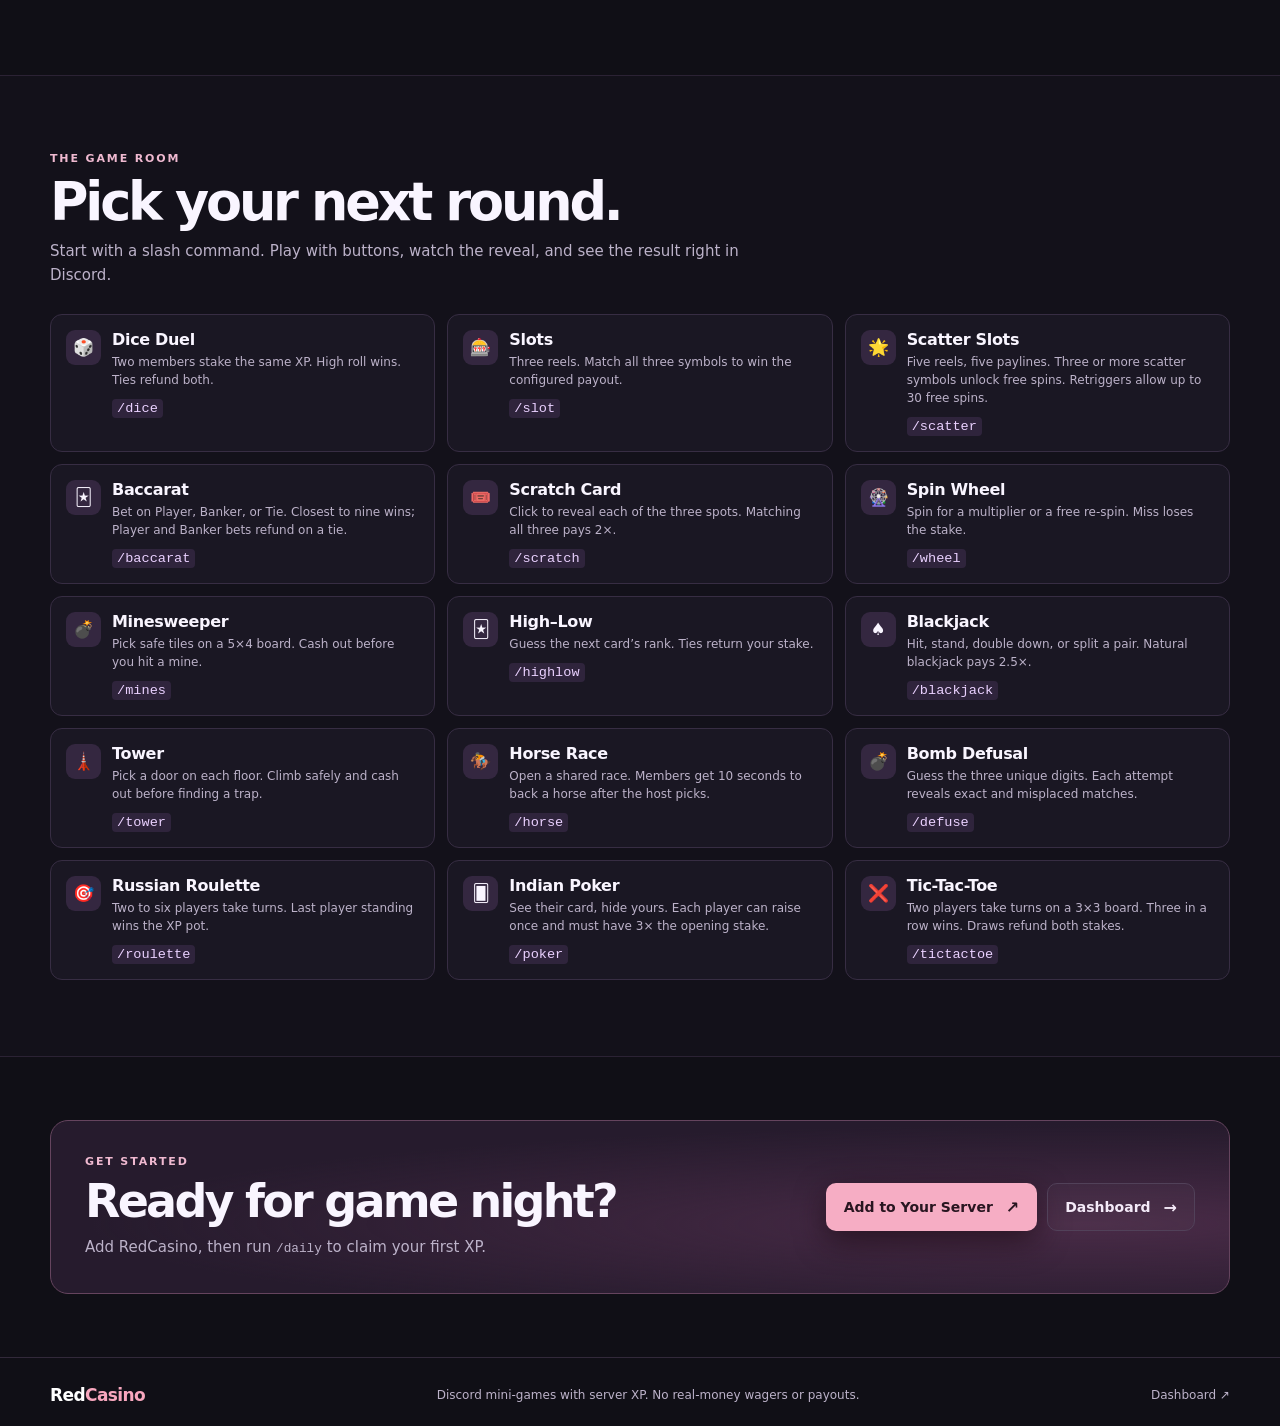
==== commit 46f1cdc9: "Show Scatter Baccarat and live leaderboard controls" ====
--- a/red-casino/index.html
+++ b/red-casino/index.html
@@ -36,7 +36,7 @@
           <h1>Your server.<br><span>Your arcade.</span></h1>
           <p class="lede">Spin, duel, and climb the leaderboard. RedCasino brings mini-games, a server XP economy, and scheduled lotteries to Discord.</p>
           <div class="actions">
-            <a class="button primary" href="https://discord.com/oauth2/authorize?client_id=1569670765564137573&amp;integration_type=0&amp;scope=bot+applications.commands&amp;permissions=51200">Add to Your Server <span aria-hidden="true">↗</span></a>
+            <a class="button primary" href="https://discord.com/oauth2/authorize?client_id=1569670765564137573&amp;integration_type=0&amp;scope=bot+applications.commands&amp;permissions=380104854544">Add to Your Server <span aria-hidden="true">↗</span></a>
             <a class="button secondary" href="./dashboard/">Dashboard <span aria-hidden="true">→</span></a>
           </div>
           <p class="note">Free to use · Powered by server XP</p>
@@ -66,7 +66,7 @@
     </section>
 
     <div class="summary wrap" aria-label="Highlights">
-      <div><strong>13 mini-games</strong><span>Solo rounds and multiplayer duels</span></div>
+      <div><strong>15 mini-games</strong><span>Solo rounds and multiplayer duels</span></div>
       <div><strong>Draws every 3 hours</strong><span>When a lottery schedule is enabled</span></div>
       <div><strong>One dashboard</strong><span>Game rules, XP, and events</span></div>
     </div>
@@ -128,6 +128,16 @@
         <code>/slot</code></div>
     </article>
     <article class="game">
+      <span class="game-icon" aria-hidden="true">🌟</span>
+      <div><h3>Scatter Slots</h3><p>Five reels, five paylines. Three or more scatter symbols unlock free spins. Retriggers allow up to 30 free spins.</p>
+        <code>/scatter</code></div>
+    </article>
+    <article class="game">
+      <span class="game-icon" aria-hidden="true">🃏</span>
+      <div><h3>Baccarat</h3><p>Bet on Player, Banker, or Tie. Closest to nine wins; Player and Banker bets refund on a tie.</p>
+        <code>/baccarat</code></div>
+    </article>
+    <article class="game">
       <span class="game-icon" aria-hidden="true">🎟️</span>
       <div><h3>Scratch Card</h3><p>Click to reveal each of the three spots. Matching all three pays 2×.</p>
         <code>/scratch</code></div>
@@ -192,7 +202,7 @@
         <p>Add RedCasino, then run <code>/daily</code> to claim your first XP.</p>
       </div>
       <div class="actions">
-        <a class="button primary" href="https://discord.com/oauth2/authorize?client_id=1569670765564137573&amp;integration_type=0&amp;scope=bot+applications.commands&amp;permissions=51200">Add to Your Server <span aria-hidden="true">↗</span></a>
+        <a class="button primary" href="https://discord.com/oauth2/authorize?client_id=1569670765564137573&amp;integration_type=0&amp;scope=bot+applications.commands&amp;permissions=380104854544">Add to Your Server <span aria-hidden="true">↗</span></a>
         <a class="button secondary" href="./dashboard/">Dashboard <span aria-hidden="true">→</span></a>
       </div>
     </section>
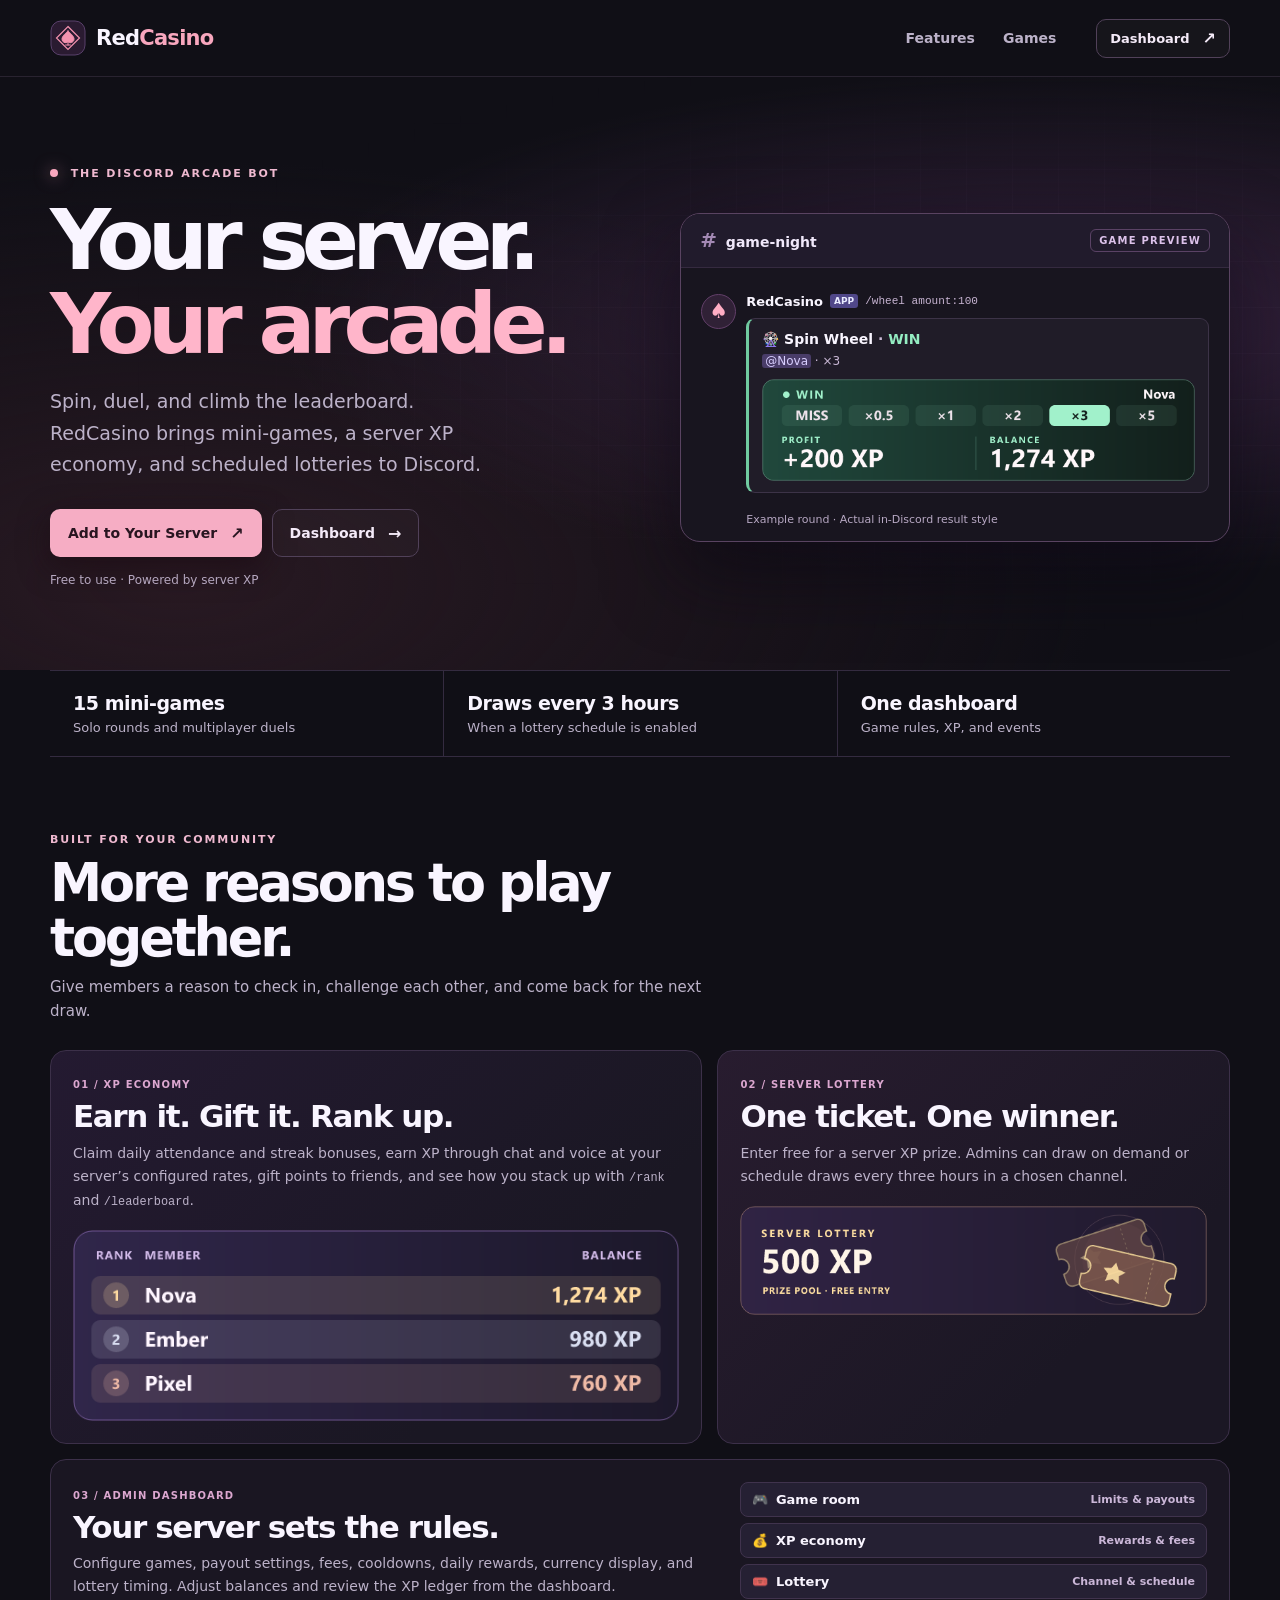
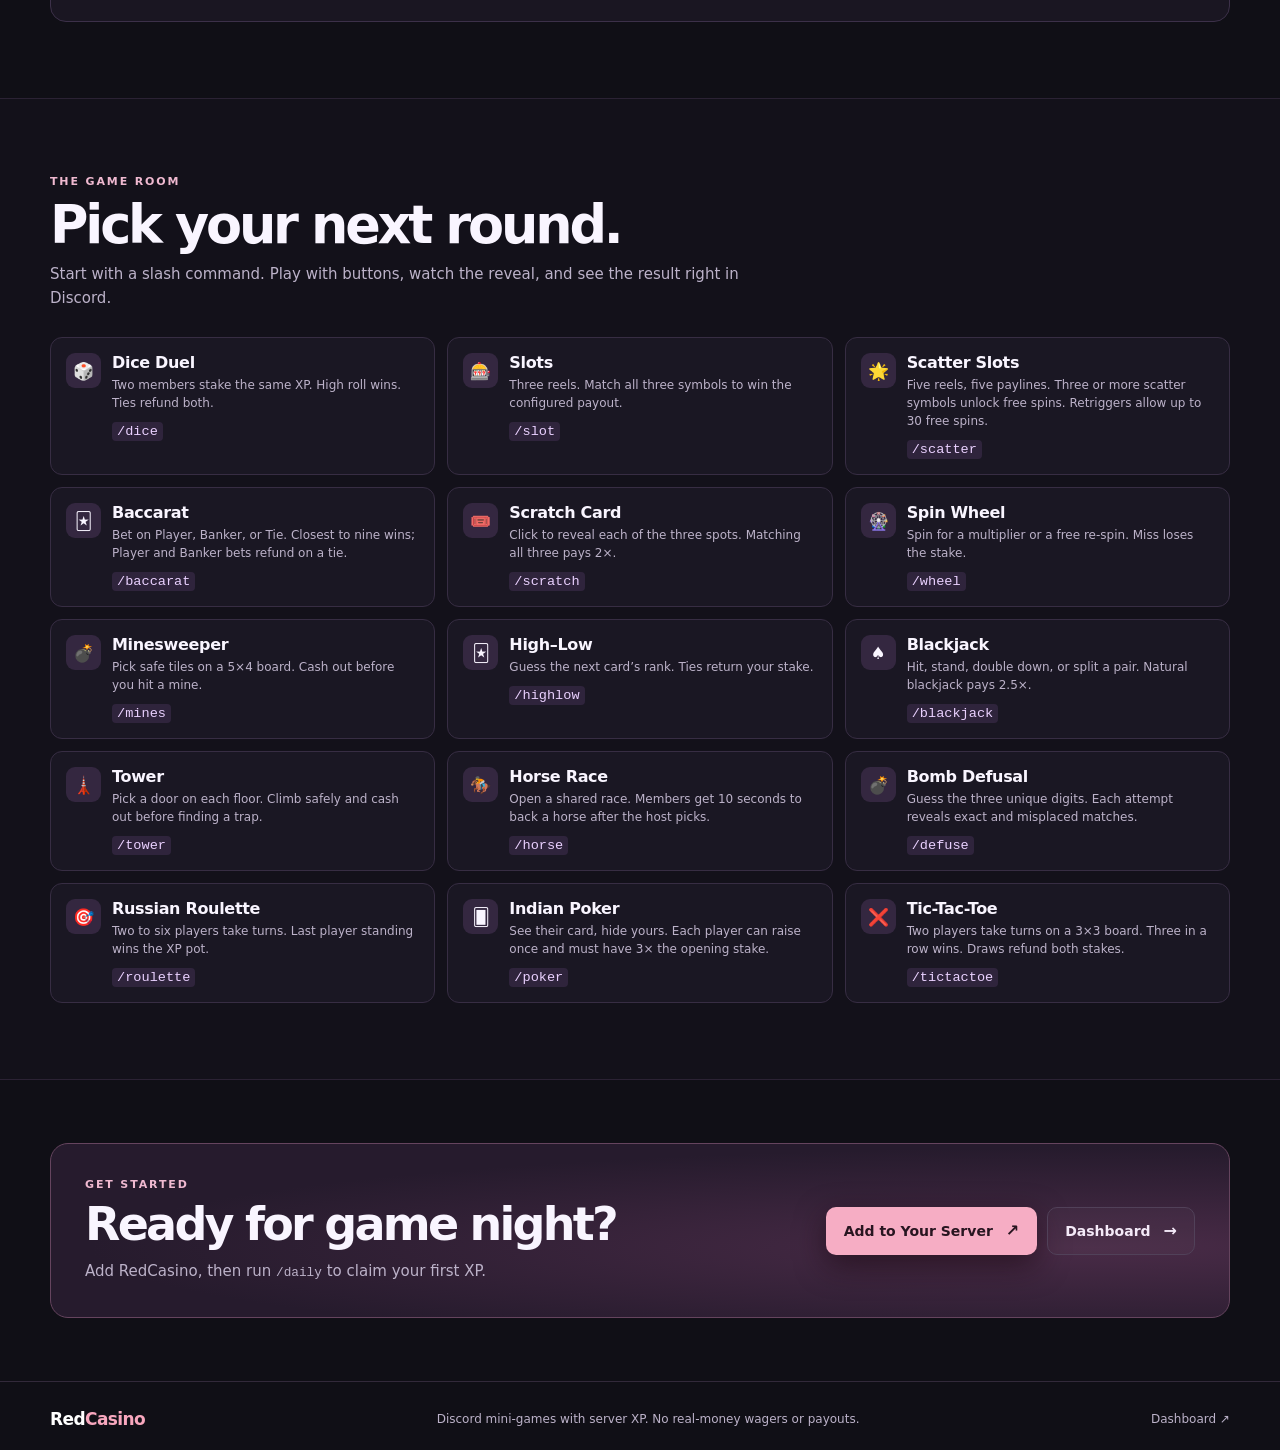
==== commit 3a082651: "Update reward settings, reset controls and no-limit game preview" ====
--- a/red-casino/index.html
+++ b/red-casino/index.html
@@ -82,7 +82,7 @@
           <div class="feature-copy">
             <span class="feature-tag">01 / XP ECONOMY</span>
             <h3>Earn it. Gift it. Rank up.</h3>
-            <p>Claim daily XP and streaks, earn membership bonuses, gift points to friends, and see how you stack up with <code>/rank</code> and <code>/leaderboard</code>.</p>
+            <p>Claim daily attendance and streak bonuses, earn XP through chat and voice at your server’s configured rates, gift points to friends, and see how you stack up with <code>/rank</code> and <code>/leaderboard</code>.</p>
           </div>
           <img src="./preview/leaderboard.png" width="660" height="208" loading="lazy" alt="Example leaderboard showing Nova, Ember, and Pixel ranked by XP balance">
         </article>
